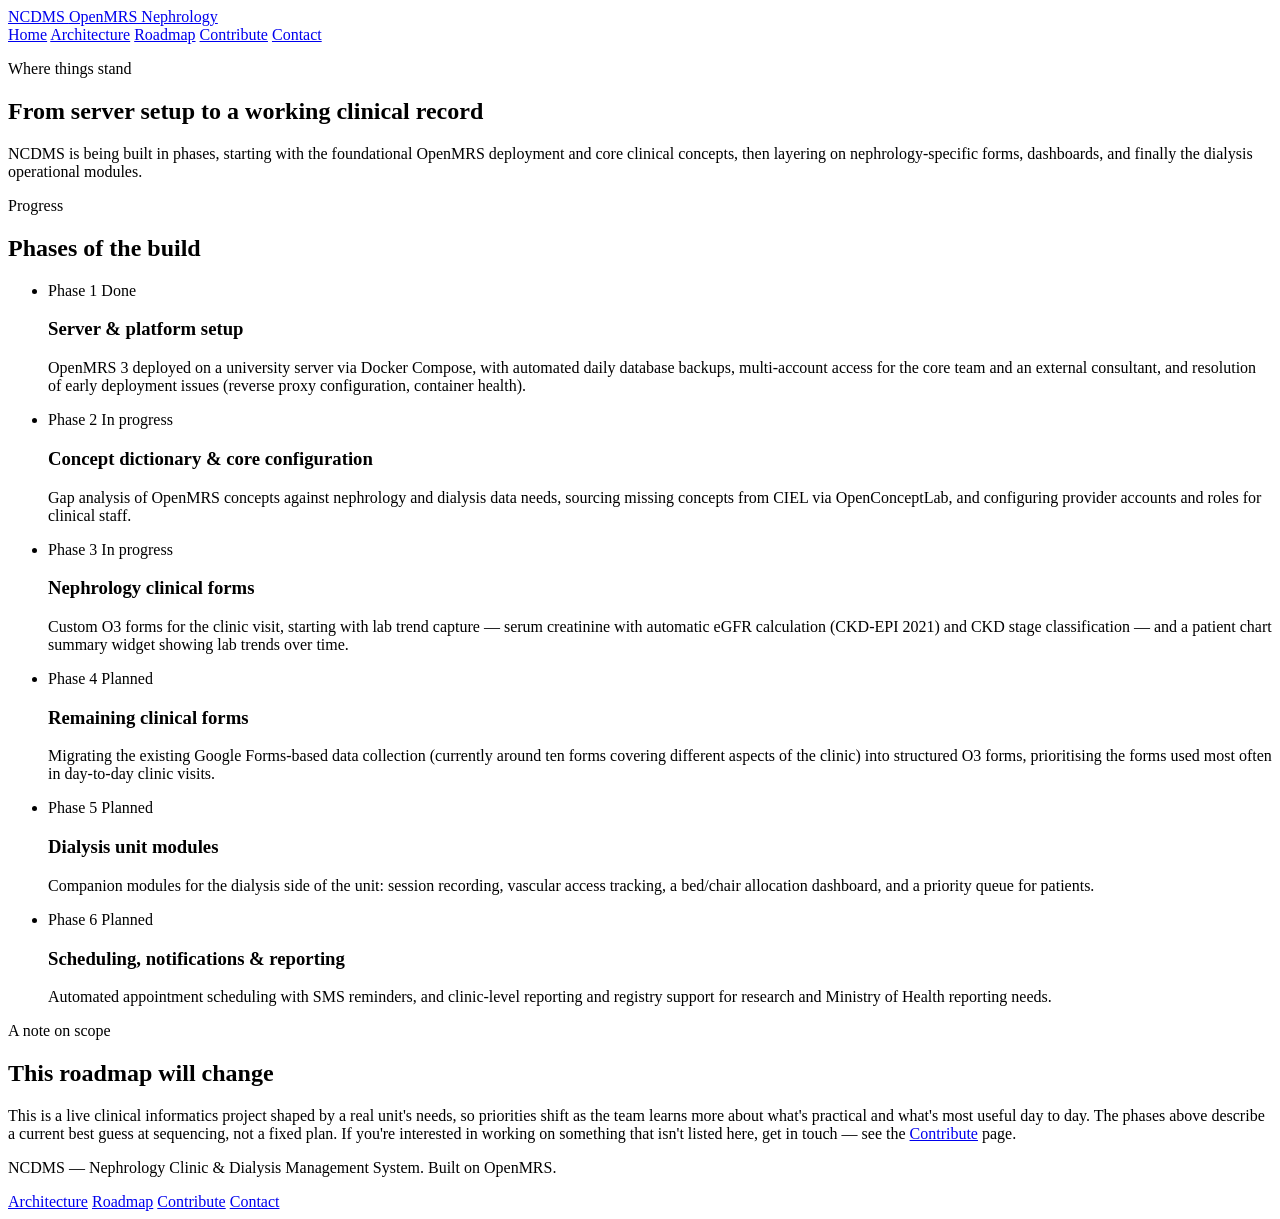
==== roadmap.html @ 8ee23481 "Initial Initial commit of all files" ====
<!DOCTYPE html>
<html lang="en">
<head>
  <meta charset="UTF-8" />
  <meta name="viewport" content="width=device-width, initial-scale=1.0" />
  <title>Roadmap — NCDMS</title>
  <meta name="description" content="Current status and planned phases for the NCDMS OpenMRS nephrology project." />
  <link rel="preconnect" href="https://fonts.googleapis.com">
  <link rel="preconnect" href="https://fonts.gstatic.com" crossorigin>
  <link href="https://fonts.googleapis.com/css2?family=Lora:wght@500;600;700&family=Inter:wght@400;500;600&family=IBM+Plex+Mono:wght@400;500;600&display=swap" rel="stylesheet">
  <link rel="stylesheet" href="css/style.css" />
</head>
<body>

  <header class="site-header">
    <div class="wrap">
      <a class="brand" href="index.html">
        <span class="brand-mark" aria-hidden="true"></span>
        NCDMS
        <span class="brand-sub">OpenMRS Nephrology</span>
      </a>
      <nav class="site-nav" aria-label="Primary">
        <a href="index.html">Home</a>
        <a href="architecture.html">Architecture</a>
        <a href="roadmap.html" aria-current="page">Roadmap</a>
        <a href="contribute.html">Contribute</a>
        <a href="contact.html">Contact</a>
      </nav>
    </div>
  </header>

  <section class="hero">
    <div class="wrap">
      <p class="hero-eyebrow">Where things stand</p>
      <h1>From server setup to a working clinical record</h1>
      <p class="hero-lede">
        NCDMS is being built in phases, starting with the foundational
        OpenMRS deployment and core clinical concepts, then layering on
        nephrology-specific forms, dashboards, and finally the dialysis
        operational modules.
      </p>
    </div>
  </section>

  <section class="section">
    <div class="wrap">
      <p class="section-label">Progress</p>
      <h2>Phases of the build</h2>

      <ul class="roadmap-list">
        <li class="roadmap-item">
          <span class="roadmap-phase">Phase 1</span>
          <span class="roadmap-status done">Done</span>
          <div class="roadmap-body">
            <h3>Server &amp; platform setup</h3>
            <p>
              OpenMRS 3 deployed on a university server via Docker Compose,
              with automated daily database backups, multi-account access
              for the core team and an external consultant, and resolution
              of early deployment issues (reverse proxy configuration,
              container health).
            </p>
          </div>
        </li>

        <li class="roadmap-item">
          <span class="roadmap-phase">Phase 2</span>
          <span class="roadmap-status active">In progress</span>
          <div class="roadmap-body">
            <h3>Concept dictionary &amp; core configuration</h3>
            <p>
              Gap analysis of OpenMRS concepts against nephrology and
              dialysis data needs, sourcing missing concepts from CIEL via
              OpenConceptLab, and configuring provider accounts and roles
              for clinical staff.
            </p>
          </div>
        </li>

        <li class="roadmap-item">
          <span class="roadmap-phase">Phase 3</span>
          <span class="roadmap-status active">In progress</span>
          <div class="roadmap-body">
            <h3>Nephrology clinical forms</h3>
            <p>
              Custom O3 forms for the clinic visit, starting with lab trend
              capture — serum creatinine with automatic eGFR calculation
              (CKD-EPI 2021) and CKD stage classification — and a patient
              chart summary widget showing lab trends over time.
            </p>
          </div>
        </li>

        <li class="roadmap-item">
          <span class="roadmap-phase">Phase 4</span>
          <span class="roadmap-status">Planned</span>
          <div class="roadmap-body">
            <h3>Remaining clinical forms</h3>
            <p>
              Migrating the existing Google Forms-based data collection
              (currently around ten forms covering different aspects of the
              clinic) into structured O3 forms, prioritising the forms used
              most often in day-to-day clinic visits.
            </p>
          </div>
        </li>

        <li class="roadmap-item">
          <span class="roadmap-phase">Phase 5</span>
          <span class="roadmap-status">Planned</span>
          <div class="roadmap-body">
            <h3>Dialysis unit modules</h3>
            <p>
              Companion modules for the dialysis side of the unit: session
              recording, vascular access tracking, a bed/chair allocation
              dashboard, and a priority queue for patients.
            </p>
          </div>
        </li>

        <li class="roadmap-item">
          <span class="roadmap-phase">Phase 6</span>
          <span class="roadmap-status">Planned</span>
          <div class="roadmap-body">
            <h3>Scheduling, notifications &amp; reporting</h3>
            <p>
              Automated appointment scheduling with SMS reminders, and
              clinic-level reporting and registry support for research and
              Ministry of Health reporting needs.
            </p>
          </div>
        </li>
      </ul>
    </div>
  </section>

  <section class="section">
    <div class="wrap">
      <p class="section-label">A note on scope</p>
      <h2>This roadmap will change</h2>
      <p class="section-intro">
        This is a live clinical informatics project shaped by a real unit's
        needs, so priorities shift as the team learns more about what's
        practical and what's most useful day to day. The phases above
        describe a current best guess at sequencing, not a fixed plan. If
        you're interested in working on something that isn't listed here,
        get in touch — see the <a href="contribute.html">Contribute</a> page.
      </p>
    </div>
  </section>

  <footer class="site-footer">
    <div class="wrap">
      <p class="footer-text">NCDMS — Nephrology Clinic &amp; Dialysis Management System. Built on OpenMRS.</p>
      <div class="footer-links">
        <a href="architecture.html">Architecture</a>
        <a href="roadmap.html">Roadmap</a>
        <a href="contribute.html">Contribute</a>
        <a href="contact.html">Contact</a>
      </div>
    </div>
  </footer>

</body>
</html>
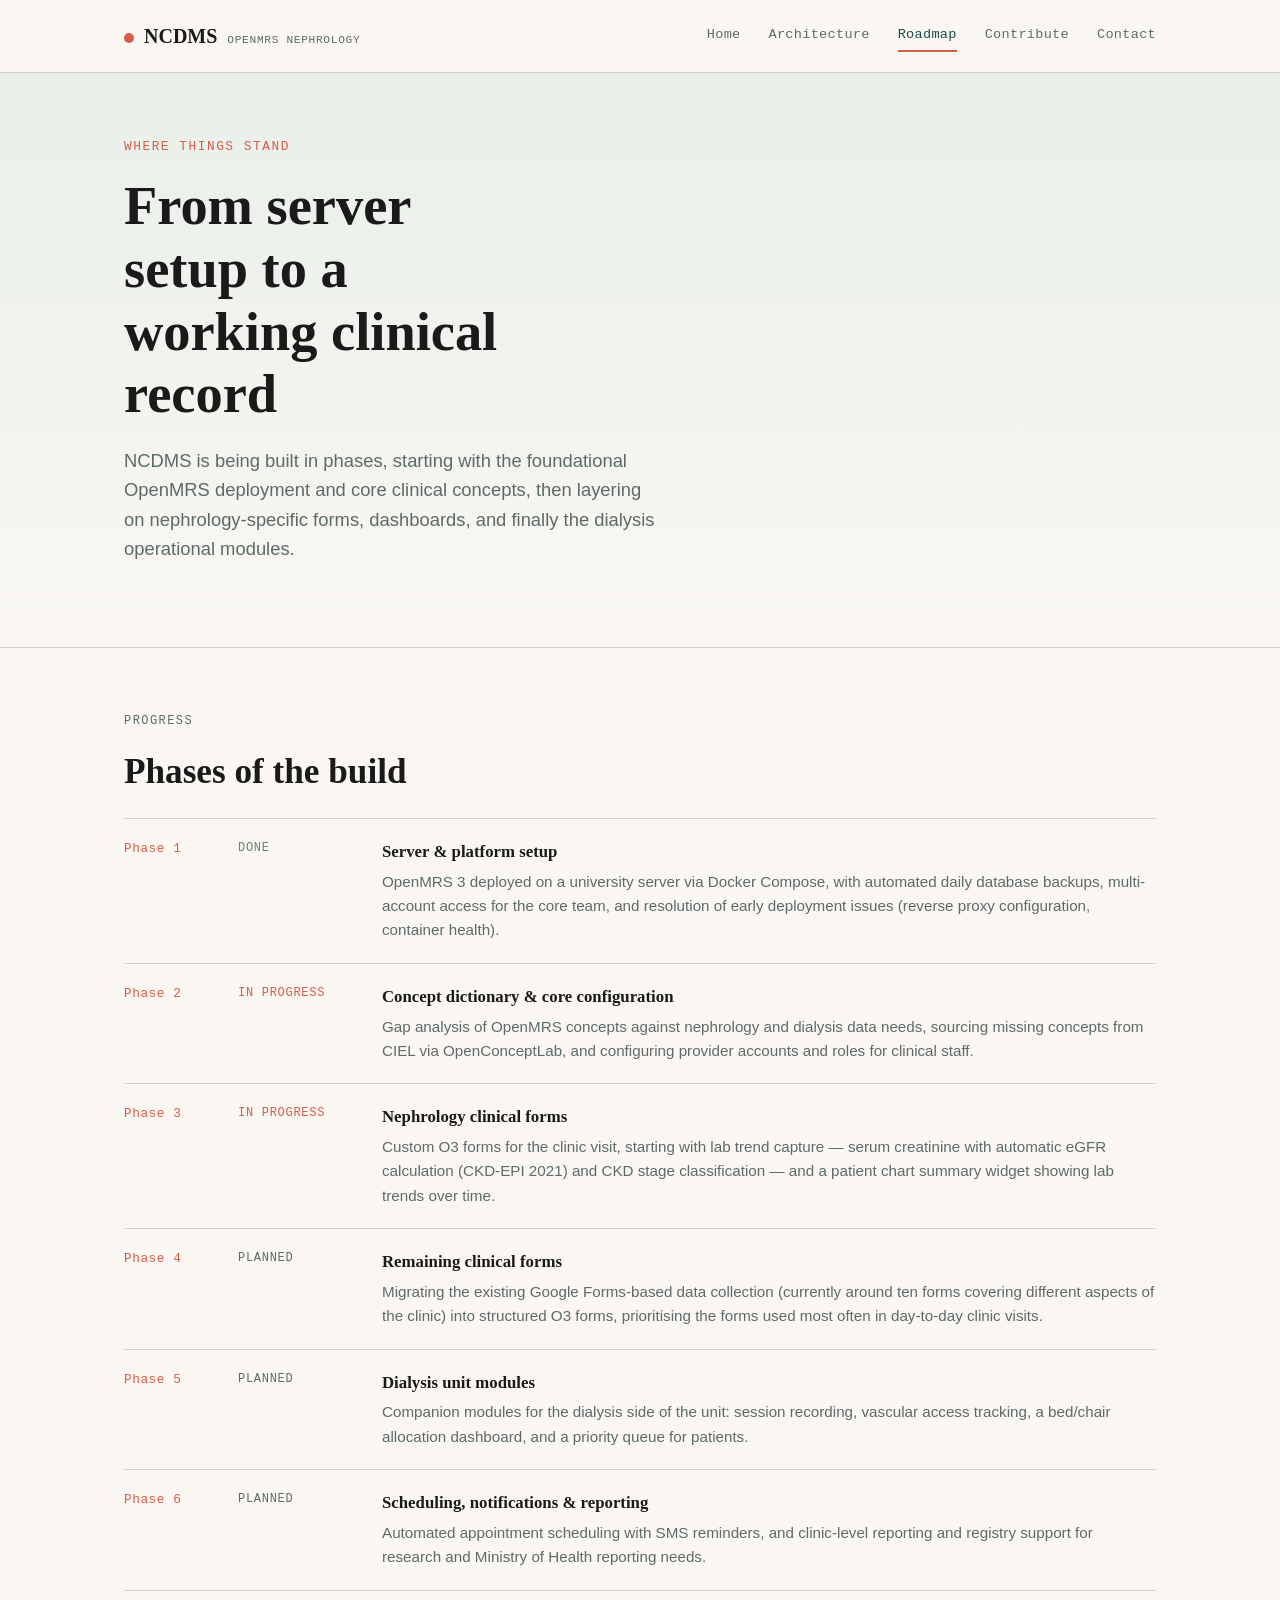
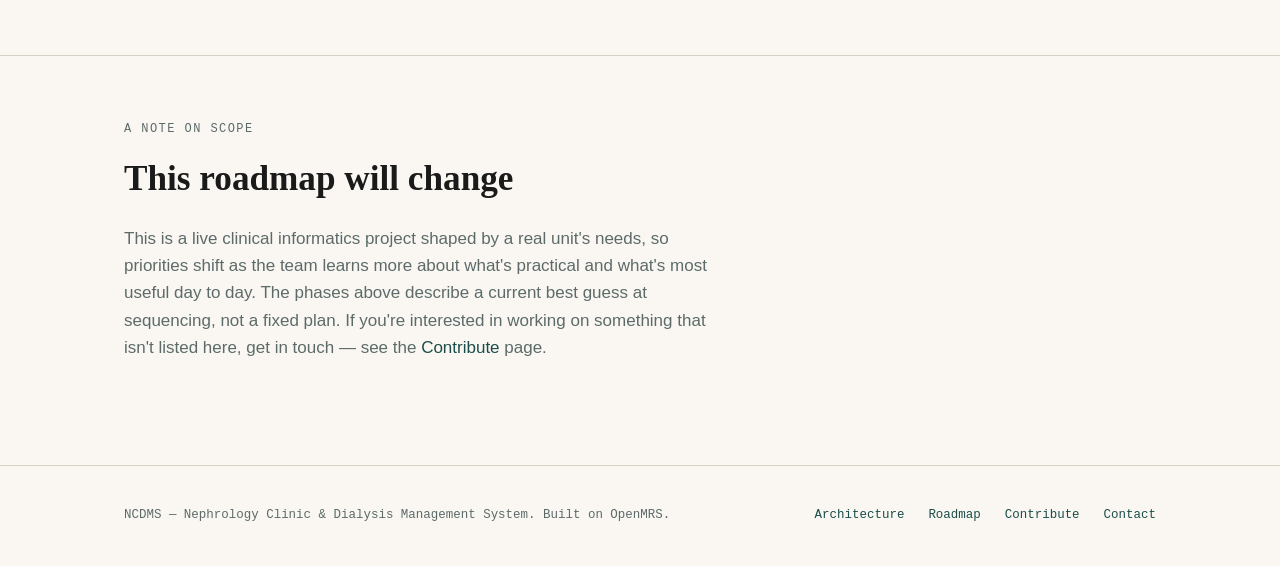
==== commit d2e52765: "Update roadmap.html Change in content" ====
--- a/roadmap.html
+++ b/roadmap.html
@@ -56,7 +56,7 @@
             <p>
               OpenMRS 3 deployed on a university server via Docker Compose,
               with automated daily database backups, multi-account access
-              for the core team and an external consultant, and resolution
+              for the core team, and resolution
               of early deployment issues (reverse proxy configuration,
               container health).
             </p>
--- a/css/style.css
+++ b/css/style.css
@@ -0,0 +1,650 @@
+/* ============================================
+   NCDMS Project Site — Design System
+   Palette: clinical teal, paper, sage, ink, coral flag
+   Type: Lora (display/serif) + Inter (body) + IBM Plex Mono (data/labels)
+   ============================================ */
+
+:root {
+  --color-teal: #1B4D4A;
+  --color-teal-dark: #123433;
+  --color-paper: #FAF7F2;
+  --color-sage: #E8EFE9;
+  --color-ink: #1A1A1A;
+  --color-slate: #5C6B6A;
+  --color-coral: #D85C4A;
+  --color-line: #D8D2C6;
+
+  --font-display: "Lora", Georgia, serif;
+  --font-body: "Inter", -apple-system, BlinkMacSystemFont, "Segoe UI", sans-serif;
+  --font-mono: "IBM Plex Mono", "SFMono-Regular", Consolas, monospace;
+
+  --max-width: 1080px;
+  --radius: 4px;
+}
+
+* {
+  margin: 0;
+  padding: 0;
+  box-sizing: border-box;
+}
+
+html {
+  scroll-behavior: smooth;
+}
+
+body {
+  font-family: var(--font-body);
+  color: var(--color-ink);
+  background: var(--color-paper);
+  line-height: 1.6;
+  font-size: 17px;
+}
+
+@media (prefers-reduced-motion: reduce) {
+  html {
+    scroll-behavior: auto;
+  }
+  * {
+    animation-duration: 0.01ms !important;
+    transition-duration: 0.01ms !important;
+  }
+}
+
+a {
+  color: var(--color-teal);
+  text-decoration: none;
+}
+
+a:hover {
+  text-decoration: underline;
+}
+
+a:focus-visible,
+button:focus-visible {
+  outline: 2px solid var(--color-coral);
+  outline-offset: 2px;
+}
+
+img {
+  max-width: 100%;
+  display: block;
+}
+
+.wrap {
+  max-width: var(--max-width);
+  margin: 0 auto;
+  padding: 0 24px;
+}
+
+/* ============================================
+   Header / Nav
+   ============================================ */
+
+.site-header {
+  border-bottom: 1px solid var(--color-line);
+  background: var(--color-paper);
+  position: sticky;
+  top: 0;
+  z-index: 50;
+}
+
+.site-header .wrap {
+  display: flex;
+  align-items: center;
+  justify-content: space-between;
+  height: 72px;
+  gap: 24px;
+}
+
+.brand {
+  display: flex;
+  align-items: baseline;
+  gap: 10px;
+  font-family: var(--font-display);
+  font-size: 1.25rem;
+  font-weight: 600;
+  color: var(--color-ink);
+  white-space: nowrap;
+}
+
+.brand:hover {
+  text-decoration: none;
+}
+
+.brand-mark {
+  display: inline-block;
+  width: 10px;
+  height: 10px;
+  border-radius: 50%;
+  background: var(--color-coral);
+  flex-shrink: 0;
+}
+
+.brand-sub {
+  font-family: var(--font-mono);
+  font-size: 0.7rem;
+  letter-spacing: 0.06em;
+  color: var(--color-slate);
+  font-weight: 400;
+  text-transform: uppercase;
+}
+
+.site-nav {
+  display: flex;
+  gap: 28px;
+  font-family: var(--font-mono);
+  font-size: 0.85rem;
+  letter-spacing: 0.02em;
+  flex-wrap: wrap;
+}
+
+.site-nav a {
+  white-space: nowrap;
+}
+
+.site-nav a {
+  color: var(--color-slate);
+  padding: 4px 0;
+  border-bottom: 2px solid transparent;
+  transition: color 0.15s ease, border-color 0.15s ease;
+}
+
+.site-nav a:hover,
+.site-nav a[aria-current="page"] {
+  color: var(--color-teal);
+  text-decoration: none;
+  border-bottom-color: var(--color-coral);
+}
+
+.nav-toggle {
+  display: none;
+}
+
+/* ============================================
+   Hero / Vitals strip (signature element)
+   ============================================ */
+
+.hero {
+  border-bottom: 1px solid var(--color-line);
+  background:
+    linear-gradient(180deg, var(--color-sage) 0%, var(--color-paper) 100%);
+}
+
+.hero .wrap {
+  padding-top: 64px;
+  padding-bottom: 48px;
+}
+
+.hero-eyebrow {
+  font-family: var(--font-mono);
+  font-size: 0.8rem;
+  letter-spacing: 0.12em;
+  text-transform: uppercase;
+  color: var(--color-coral);
+  margin-bottom: 18px;
+}
+
+.hero h1 {
+  font-family: var(--font-display);
+  font-size: clamp(2.2rem, 5vw, 3.4rem);
+  line-height: 1.15;
+  font-weight: 600;
+  max-width: 14ch;
+  margin-bottom: 20px;
+}
+
+.hero-lede {
+  font-size: 1.15rem;
+  color: var(--color-slate);
+  max-width: 52ch;
+  margin-bottom: 36px;
+}
+
+.hero-actions {
+  display: flex;
+  gap: 14px;
+  flex-wrap: wrap;
+  margin-bottom: 56px;
+}
+
+/* Vitals strip: styled like a clinical readout panel */
+.vitals {
+  display: grid;
+  grid-template-columns: repeat(auto-fit, minmax(150px, 1fr));
+  border: 1px solid var(--color-line);
+  border-radius: var(--radius);
+  background: var(--color-paper);
+  overflow: hidden;
+}
+
+.vital {
+  padding: 18px 22px;
+  border-right: 1px solid var(--color-line);
+  position: relative;
+}
+
+.vital:last-child {
+  border-right: none;
+}
+
+.vital-label {
+  font-family: var(--font-mono);
+  font-size: 0.7rem;
+  letter-spacing: 0.08em;
+  text-transform: uppercase;
+  color: var(--color-slate);
+  margin-bottom: 6px;
+}
+
+.vital-value {
+  font-family: var(--font-display);
+  font-size: 1.5rem;
+  font-weight: 600;
+  color: var(--color-teal);
+  line-height: 1.2;
+}
+
+.vital-value .unit {
+  font-family: var(--font-mono);
+  font-size: 0.75rem;
+  font-weight: 400;
+  color: var(--color-slate);
+  margin-left: 4px;
+}
+
+.vital-flag {
+  display: inline-block;
+  width: 7px;
+  height: 7px;
+  border-radius: 50%;
+  background: #5C8A6A;
+  margin-right: 6px;
+  vertical-align: middle;
+}
+
+.vital-flag.attn {
+  background: var(--color-coral);
+}
+
+/* ============================================
+   Buttons
+   ============================================ */
+
+.btn {
+  display: inline-flex;
+  align-items: center;
+  gap: 8px;
+  font-family: var(--font-mono);
+  font-size: 0.85rem;
+  letter-spacing: 0.02em;
+  padding: 12px 22px;
+  border-radius: var(--radius);
+  border: 1px solid var(--color-teal);
+  transition: background 0.15s ease, color 0.15s ease;
+}
+
+.btn-primary {
+  background: var(--color-teal);
+  color: var(--color-paper);
+}
+
+.btn-primary:hover {
+  background: var(--color-teal-dark);
+  text-decoration: none;
+}
+
+.btn-secondary {
+  background: transparent;
+  color: var(--color-teal);
+}
+
+.btn-secondary:hover {
+  background: var(--color-sage);
+  text-decoration: none;
+}
+
+/* ============================================
+   Sections / general content
+   ============================================ */
+
+.section {
+  padding: 64px 0;
+  border-bottom: 1px solid var(--color-line);
+}
+
+.section:last-of-type {
+  border-bottom: none;
+}
+
+.section-label {
+  font-family: var(--font-mono);
+  font-size: 0.75rem;
+  letter-spacing: 0.12em;
+  text-transform: uppercase;
+  color: var(--color-coral);
+  margin-bottom: 12px;
+}
+
+.section h2 {
+  font-family: var(--font-display);
+  font-size: clamp(1.6rem, 3.2vw, 2.2rem);
+  font-weight: 600;
+  margin-bottom: 18px;
+  max-width: 28ch;
+}
+
+.section h3 {
+  font-family: var(--font-display);
+  font-size: 1.25rem;
+  font-weight: 600;
+  margin-bottom: 10px;
+}
+
+.section p {
+  color: var(--color-slate);
+  max-width: 64ch;
+}
+
+.section p + p {
+  margin-top: 14px;
+}
+
+.section-intro {
+  max-width: 64ch;
+  margin-bottom: 40px;
+}
+
+/* Two-column layout */
+.grid-2 {
+  display: grid;
+  grid-template-columns: 1fr 1fr;
+  gap: 48px;
+}
+
+.grid-3 {
+  display: grid;
+  grid-template-columns: repeat(3, 1fr);
+  gap: 32px;
+}
+
+@media (max-width: 800px) {
+  .grid-2,
+  .grid-3 {
+    grid-template-columns: 1fr;
+  }
+}
+
+/* Cards */
+.card {
+  border: 1px solid var(--color-line);
+  border-radius: var(--radius);
+  padding: 28px;
+  background: var(--color-paper);
+}
+
+.card h3 {
+  display: flex;
+  align-items: center;
+  gap: 10px;
+}
+
+.card .tag {
+  font-family: var(--font-mono);
+  font-size: 0.65rem;
+  letter-spacing: 0.08em;
+  text-transform: uppercase;
+  color: var(--color-slate);
+  border: 1px solid var(--color-line);
+  border-radius: 100px;
+  padding: 2px 10px;
+}
+
+/* ============================================
+   Architecture diagram (CSS-built)
+   ============================================ */
+
+.arch-diagram {
+  border: 1px solid var(--color-line);
+  border-radius: var(--radius);
+  padding: 32px;
+  background: var(--color-sage);
+  margin: 32px 0;
+}
+
+.arch-row {
+  display: flex;
+  gap: 16px;
+  margin-bottom: 16px;
+  flex-wrap: wrap;
+}
+
+.arch-row:last-child {
+  margin-bottom: 0;
+}
+
+.arch-block {
+  flex: 1;
+  min-width: 160px;
+  background: var(--color-paper);
+  border: 1px solid var(--color-line);
+  border-radius: var(--radius);
+  padding: 14px 16px;
+  text-align: center;
+}
+
+.arch-block .arch-title {
+  font-family: var(--font-mono);
+  font-size: 0.8rem;
+  font-weight: 600;
+  color: var(--color-teal);
+  margin-bottom: 4px;
+}
+
+.arch-block .arch-desc {
+  font-size: 0.78rem;
+  color: var(--color-slate);
+}
+
+.arch-block.core {
+  border-color: var(--color-teal);
+  border-width: 2px;
+}
+
+.arch-connector {
+  text-align: center;
+  font-family: var(--font-mono);
+  font-size: 0.75rem;
+  color: var(--color-slate);
+  margin: 6px 0;
+}
+
+/* ============================================
+   Roadmap (timeline list)
+   ============================================ */
+
+.roadmap-list {
+  list-style: none;
+  border-top: 1px solid var(--color-line);
+}
+
+.roadmap-item {
+  display: grid;
+  grid-template-columns: 90px 120px 1fr;
+  gap: 24px;
+  padding: 20px 0;
+  border-bottom: 1px solid var(--color-line);
+  align-items: start;
+}
+
+@media (max-width: 700px) {
+  .roadmap-item {
+    grid-template-columns: 1fr;
+    gap: 6px;
+  }
+}
+
+.roadmap-phase {
+  font-family: var(--font-mono);
+  font-size: 0.8rem;
+  color: var(--color-coral);
+  letter-spacing: 0.04em;
+}
+
+.roadmap-status {
+  font-family: var(--font-mono);
+  font-size: 0.75rem;
+  text-transform: uppercase;
+  letter-spacing: 0.06em;
+  color: var(--color-slate);
+}
+
+.roadmap-status.done {
+  color: #5C8A6A;
+}
+
+.roadmap-status.active {
+  color: var(--color-coral);
+}
+
+.roadmap-body h3 {
+  margin-bottom: 4px;
+  font-size: 1.05rem;
+}
+
+.roadmap-body p {
+  font-size: 0.95rem;
+  max-width: none;
+}
+
+/* ============================================
+   Contribute page — pathways
+   ============================================ */
+
+.pathway {
+  border: 1px solid var(--color-line);
+  border-radius: var(--radius);
+  padding: 28px;
+  margin-bottom: 20px;
+}
+
+.pathway-number {
+  font-family: var(--font-mono);
+  font-size: 0.75rem;
+  color: var(--color-coral);
+  letter-spacing: 0.08em;
+  margin-bottom: 8px;
+}
+
+.pathway h3 {
+  margin-bottom: 8px;
+}
+
+.pathway ul {
+  margin: 12px 0 0 20px;
+  color: var(--color-slate);
+}
+
+.pathway li {
+  margin-bottom: 6px;
+}
+
+/* ============================================
+   Code / tech list
+   ============================================ */
+
+.tech-list {
+  list-style: none;
+  display: flex;
+  flex-wrap: wrap;
+  gap: 10px;
+  margin-top: 8px;
+}
+
+.tech-list li {
+  font-family: var(--font-mono);
+  font-size: 0.8rem;
+  background: var(--color-sage);
+  border: 1px solid var(--color-line);
+  border-radius: 100px;
+  padding: 5px 14px;
+  color: var(--color-teal-dark);
+}
+
+/* ============================================
+   Footer
+   ============================================ */
+
+.site-footer {
+  border-top: 1px solid var(--color-line);
+  padding: 40px 0;
+}
+
+.site-footer .wrap {
+  display: flex;
+  justify-content: space-between;
+  align-items: center;
+  flex-wrap: wrap;
+  gap: 16px;
+}
+
+.footer-text {
+  font-family: var(--font-mono);
+  font-size: 0.78rem;
+  color: var(--color-slate);
+}
+
+.footer-links {
+  display: flex;
+  gap: 24px;
+  font-family: var(--font-mono);
+  font-size: 0.78rem;
+}
+
+/* ============================================
+   Contact page
+   ============================================ */
+
+.contact-grid {
+  display: grid;
+  grid-template-columns: repeat(auto-fit, minmax(220px, 1fr));
+  gap: 24px;
+  margin-top: 32px;
+}
+
+.contact-card {
+  border: 1px solid var(--color-line);
+  border-radius: var(--radius);
+  padding: 24px;
+}
+
+.contact-card .vital-label {
+  margin-bottom: 10px;
+}
+
+.contact-card p {
+  font-size: 0.95rem;
+}
+
+/* ============================================
+   Responsive nav (small screens)
+   ============================================ */
+
+@media (max-width: 640px) {
+  .site-header .wrap {
+    height: auto;
+    flex-wrap: wrap;
+    padding-top: 16px;
+    padding-bottom: 16px;
+  }
+
+  .site-nav {
+    width: 100%;
+    flex-wrap: wrap;
+    gap: 16px 22px;
+  }
+
+  .hero .wrap {
+    padding-top: 40px;
+    padding-bottom: 32px;
+  }
+}
